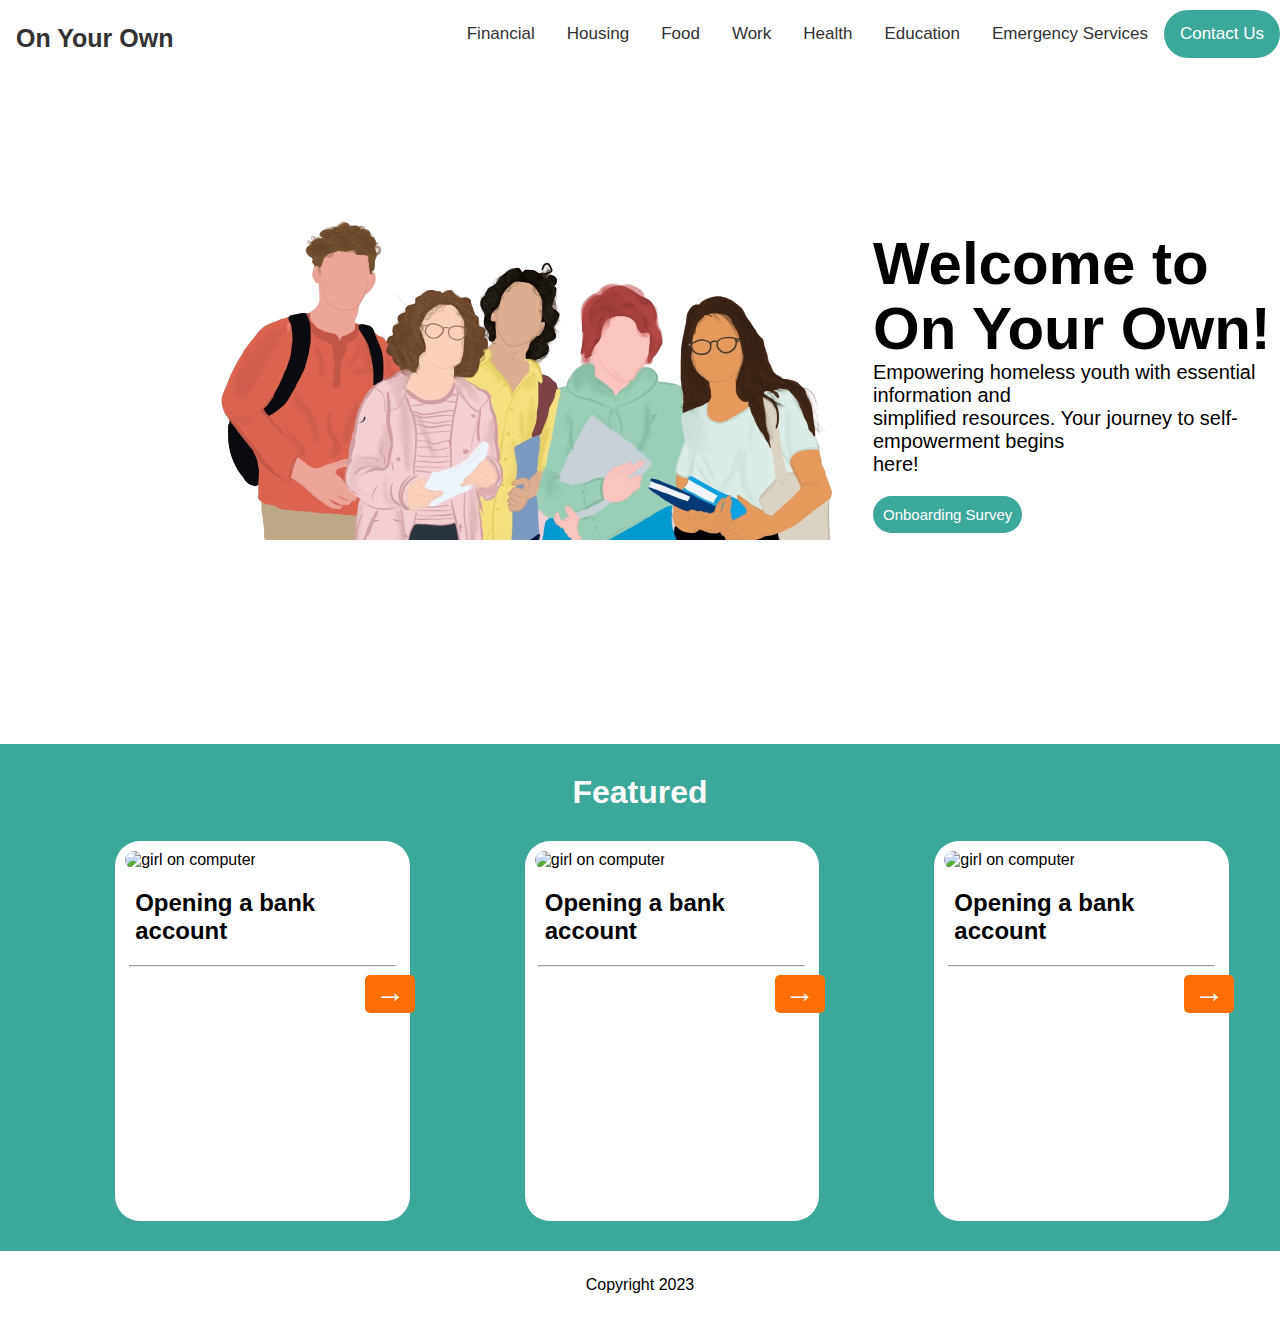
==== public/index.html @ 4004d125 "Merge branch 'main' of https://github.com/ijr12345/OnYourOwn" ====
<!DOCTYPE html>
<html>
  <head>
    <meta charset="UTF-8">
    <meta name="viewport" content="width=device-width, initial-scale=1.0">
    <meta http-equiv="X-UA-Compatible" content="ie=edge">
    <script src="navbar/navBarIndexPage.js" type="text/javascript" defer></script>
    <link rel="stylesheet" type="text/css" href="styling/general.css" />
  </head>
  <body>
    <navbar-component></navbar-component>
    <main>
      <!-- Welcome page image and text -->
      <div class="home_intro_section">
        <div class="image">
          <img src="images/teen-group_pink-background_cropped-removebg-preview.png" alt="home page img">
        </div>
        <div class="welcomText">
          <h1>Welcome to <br> On Your Own!</h1>
          <p>Empowering homeless youth with essential information and <br>simplified resources. Your journey to self-empowerment begins <br> here!</p>
          <button id="surveyButton">Onboarding Survey</button>

          
  <div id="overlay" class="overlay">
    <div class="survey">
      <h1>Onboarding Survey</h1>
      <button id="closeSurvey" class="close-button">&times;</button>

      <!-- Survey Questions -->
      <div class="question">
        <p>Lorem ipsum dolor sit amet consectetur adipisicing elit. Maxime, assumenda?</p>
        <div class="likert-scale">
          <input type="radio" name="q1" value="1">1
          <input type="radio" name="q1" value="2">2
          <input type="radio" name="q1" value="3">3
          <input type="radio" name="q1" value="4">4
          <input type="radio" name="q1" value="5">5
        </div>
      </div>

      <div class="question">
        <p>Lorem ipsum dolor sit amet consectetur adipisicing elit. Maxime, assumenda?</p>
        <div class="likert-scale">
          <input type="radio" name="q2" value="1">1
          <input type="radio" name="q2" value="2">2
          <input type="radio" name="q2" value="3">3
          <input type="radio" name="q2" value="4">4
          <input type="radio" name="q2" value="5">5
        </div>
      </div>

      <div class="question">
        <p>Lorem ipsum dolor sit amet consectetur adipisicing elit. Maxime, assumenda?</p>
        <div class="likert-scale">
          <input type="radio" name="q3" value="1">1
          <input type="radio" name="q3" value="2">2
          <input type="radio" name="q3" value="3">3
          <input type="radio" name="q3" value="4">4
          <input type="radio" name="q3" value="5">5
        </div>
      </div>

      <div class="question">
        <p>Lorem ipsum dolor sit amet consectetur adipisicing elit. Maxime, assumenda?</p>
        <div class="likert-scale">
          <input type="radio" name="q4" value="1">1
          <input type="radio" name="q4" value="2">2
          <input type="radio" name="q4" value="3">3
          <input type="radio" name="q4" value="4">4
          <input type="radio" name="q4" value="5">5
        </div>
      </div>

      <div class="question">
        <p>Lorem ipsum dolor sit amet consectetur adipisicing elit. Maxime, assumenda?</p>
        <div class="likert-scale">
          <input type="radio" name="q5" value="1">1
          <input type="radio" name="q5" value="2">2
          <input type="radio" name="q5" value="3">3
          <input type="radio" name="q5" value="4">4
          <input type="radio" name="q5" value="5">5
        </div>
      </div>

      <button id="submitSurvey">Submit</button>
    </div>
  </div>

  <script src="pages\surveyPopup.js"></script>

        </div>
      </div>
      <!-- Featured articles -->
      <div id="home_articles_section">
        <h1 id="featured_title">Featured</h1>
        <div class="featured_articles_row">
          <div class="featured_articles_column">
            <img src="images/annie-spratt-CV3nkG7XIwg-unsplash.jpg" alt="girl on computer">
            <h2>Opening a bank account</h2>
            <hr>
            <a href="" class="articleButton">&#8594;</a>
          </div>
          <div class="featured_articles_column">
            <img src="images/annie-spratt-CV3nkG7XIwg-unsplash.jpg" alt="girl on computer">
            <h2>Opening a bank account</h2>
            <hr>
            <a href="" class="articleButton">&#8594;</a>
          </div>
          <div class="featured_articles_column">
            <img src="images/annie-spratt-CV3nkG7XIwg-unsplash.jpg" alt="girl on computer">
            <h2>Opening a bank account</h2>
            <hr>
            <a href="" class="articleButton">&#8594;</a>
          </div>
        </div>
      </div>
    </main>
    <!-- footer -->
    <footer>Copyright 2023</footer>
  </body>
<html>
---- public/styling/general.css ----
main {
    padding-top: 100px;;
}

body {
    margin: 0;
    font-family: Arial, Helvetica, sans-serif;
}

.home_intro_section {
    display: grid;
    align-items: center; 
    grid-template-columns: 1fr 1fr;
    column-gap: 0px;
    margin-left: 180px;
    margin-top: 70px;
    margin-bottom: 200px;
}

.welcomText h1{
    font-size: 60px;
    line-height: 65px;
    margin-bottom: 0;
}

.welcomText p {
    font-size: 20px;
    margin-top: 0;
}

#surveyButton {
    color: white;
    background-color: #3CA89A;
    border-radius: 25px;
    font-size: 15px;
    padding:10px;
    border:none; 
    outline:none;
}

#surveyButton:hover {
    background-color: #FF6F06;
}

/* Create three equal columns that floats next to each other */
.featured_articles_column {
    float: left;
    width: 23%;
    /* padding: 10px; */
    height: 380px; /* Should be removed. Only for demonstration */
    margin-left: 9%;
    border-radius: 25px;
    background-color: white;
    text-decoration: none;
    color: black;
}

.featured_articles_column img {
    width: 320px;
    height:auto;
    border-radius: 10px;
    margin-left:10px;
    margin-top: 10px;
}

.featured_articles_column h2 {
    padding-left: 20px;
    color: black;
}

.featured_articles_column hr {
    width: 90%;
}

/* Clear floats after the columns */
.featured_articles_row:after {
    content: "";
    display: table;
    clear: both;
}

#home_articles_section {
    background-color: #3CA89A;
    padding-top: 30px;
    padding-bottom: 30px;
}

#featured_title {
    margin: auto;
    width: 50%;
    text-align: center;
    color: white;
    padding-bottom: 30px;
}

.articleButton {
    color: white;
    background-color: #FF6F06;
    border-radius: 5px;
    font-size: 30px;
    text-decoration: none;
    margin-left: 250px;
    padding-left: 10px;
    padding-right: 10px;
    padding-bottom: 5px;
}

.articleButton:hover {
    background-color: #3CA89A;
}

footer {
    padding-top: 25px;
    padding-bottom: 25px;
    text-align: center;
}

/* Onboarding Stuff */
.overlay {
    display: none;
    position: fixed;
    top: 0;
    left: 0;
    width: 100%;
    height: 100%;
    background: rgba(0, 0, 0, 0.7);
    z-index: 1;
  }
  
  .survey {
    background: #fff;
    width: 70%;
    max-width: 600px;
    margin: 100px auto;
    padding: 20px;
    border-radius: 5px;
    box-shadow: 0 0 10px rgba(0, 0, 0, 0.3);
  }
  
  .question {
    margin-bottom: 20px;
  }
  
  .likert-scale {
    display: flex;
    justify-content: space-between;
    margin-top: 10px;
  }
  
  #submitSurvey {
    display: block;
    margin: 20px auto;
  }
  
  .close-button {
    position: absolute;
    top: 10px;
    right: 10px;
    font-size: 20px;
    cursor: pointer;
    background: transparent;
    border: none;
    outline: none;
  }
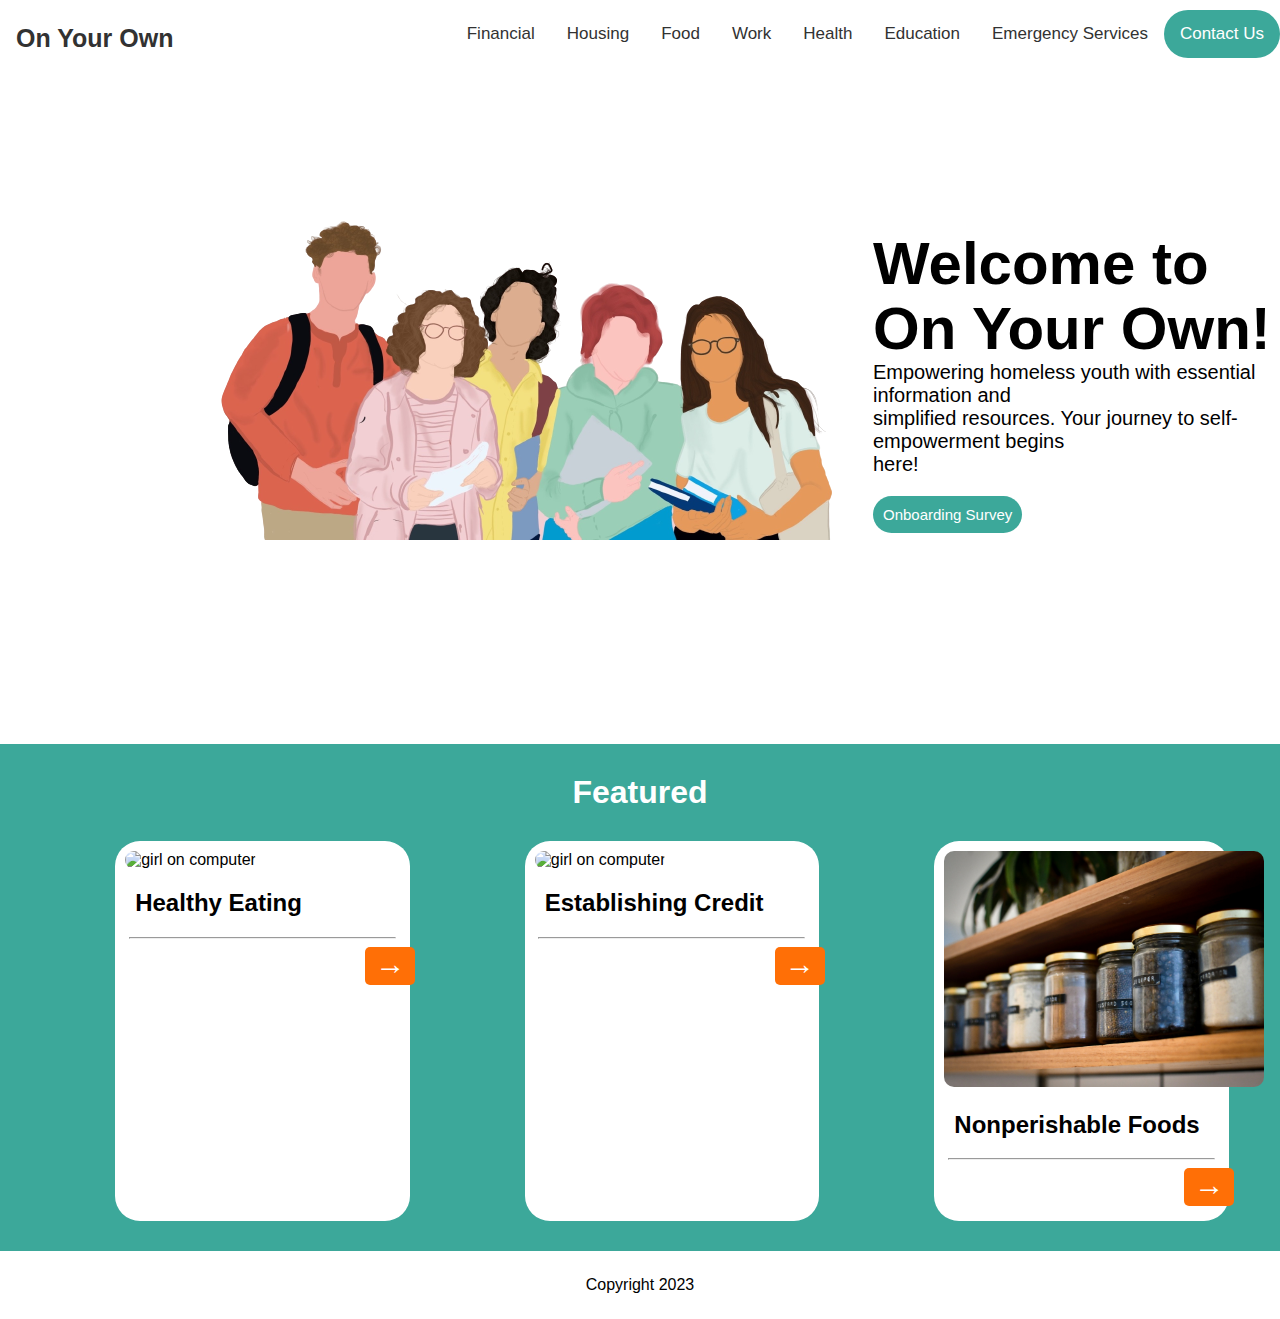
==== commit 61c2f78e: "update info in pages and home page links" ====
--- a/public/index.html
+++ b/public/index.html
@@ -21,73 +21,60 @@
           <button id="surveyButton">Onboarding Survey</button>
 
           
-  <div id="overlay" class="overlay">
-    <div class="survey">
-      <h1>Onboarding Survey</h1>
-      <button id="closeSurvey" class="close-button">&times;</button>
+          <div id="overlay" class="overlay">
+            <div class="survey">
+              
+              <button id="closeSurvey" class="close-button">&times;</button>
+              <h1>What topics would you like to see?</h1>
+              <br>
 
-      <!-- Survey Questions -->
-      <div class="question">
-        <p>Lorem ipsum dolor sit amet consectetur adipisicing elit. Maxime, assumenda?</p>
-        <div class="likert-scale">
-          <input type="radio" name="q1" value="1">1
-          <input type="radio" name="q1" value="2">2
-          <input type="radio" name="q1" value="3">3
-          <input type="radio" name="q1" value="4">4
-          <input type="radio" name="q1" value="5">5
-        </div>
-      </div>
+              <!-- Survey Questions -->
+              <label class="switch">
+                <input type="checkbox">
+                <span class="slider"></span>
+              </label>
+              <p>Finances</p>
 
-      <div class="question">
-        <p>Lorem ipsum dolor sit amet consectetur adipisicing elit. Maxime, assumenda?</p>
-        <div class="likert-scale">
-          <input type="radio" name="q2" value="1">1
-          <input type="radio" name="q2" value="2">2
-          <input type="radio" name="q2" value="3">3
-          <input type="radio" name="q2" value="4">4
-          <input type="radio" name="q2" value="5">5
-        </div>
-      </div>
+              <label class="switch">
+                <input type="checkbox">
+                <span class="slider"></span>
+              </label>
+              <p>Housing</p>
 
-      <div class="question">
-        <p>Lorem ipsum dolor sit amet consectetur adipisicing elit. Maxime, assumenda?</p>
-        <div class="likert-scale">
-          <input type="radio" name="q3" value="1">1
-          <input type="radio" name="q3" value="2">2
-          <input type="radio" name="q3" value="3">3
-          <input type="radio" name="q3" value="4">4
-          <input type="radio" name="q3" value="5">5
-        </div>
-      </div>
+              <label class="switch">
+                <input type="checkbox">
+                <span class="slider"></span>
+              </label>
+              <p>Food</p>
 
-      <div class="question">
-        <p>Lorem ipsum dolor sit amet consectetur adipisicing elit. Maxime, assumenda?</p>
-        <div class="likert-scale">
-          <input type="radio" name="q4" value="1">1
-          <input type="radio" name="q4" value="2">2
-          <input type="radio" name="q4" value="3">3
-          <input type="radio" name="q4" value="4">4
-          <input type="radio" name="q4" value="5">5
-        </div>
-      </div>
+              <label class="switch">
+                <input type="checkbox">
+                <span class="slider"></span>
+              </label>
+              <p>Work</p>
 
-      <div class="question">
-        <p>Lorem ipsum dolor sit amet consectetur adipisicing elit. Maxime, assumenda?</p>
-        <div class="likert-scale">
-          <input type="radio" name="q5" value="1">1
-          <input type="radio" name="q5" value="2">2
-          <input type="radio" name="q5" value="3">3
-          <input type="radio" name="q5" value="4">4
-          <input type="radio" name="q5" value="5">5
-        </div>
-      </div>
+              <label class="switch">
+                <input type="checkbox">
+                <span class="slider"></span>
+              </label>
+              <p>Health</p>
 
-      <button id="submitSurvey">Submit</button>
-    </div>
-  </div>
+              <label class="switch">
+                <input type="checkbox">
+                <span class="slider"></span>
+              </label>
+              <p>Education</p>
 
-  <script src="pages\surveyPopup.js"></script>
+              <label class="switch">
+                <input type="checkbox">
+                <span class="slider"></span>
+              </label>
+              <p>Emergency Services</p>
 
+              <button id="submitSurvey">Submit</button>
+            </div>
+          </div>
+          <script src="scripts/surveyPopup.js"></script>
         </div>
       </div>
       <!-- Featured articles -->
@@ -95,22 +82,22 @@
         <h1 id="featured_title">Featured</h1>
         <div class="featured_articles_row">
           <div class="featured_articles_column">
-            <img src="images/annie-spratt-CV3nkG7XIwg-unsplash.jpg" alt="girl on computer">
-            <h2>Opening a bank account</h2>
+            <img src="images/ella-olsson-KPDbRyFOTnE-unsplash.jpg" alt="girl on computer">
+            <h2>Healthy Eating</h2>
             <hr>
-            <a href="" class="articleButton">&#8594;</a>
+            <a href="pages/food.html#article-1" class="articleButton">&#8594;</a>
           </div>
           <div class="featured_articles_column">
             <img src="images/annie-spratt-CV3nkG7XIwg-unsplash.jpg" alt="girl on computer">
-            <h2>Opening a bank account</h2>
+            <h2>Establishing Credit</h2>
             <hr>
-            <a href="" class="articleButton">&#8594;</a>
+            <a href="pages/financial.html#article-2" class="articleButton">&#8594;</a>
           </div>
           <div class="featured_articles_column">
-            <img src="images/annie-spratt-CV3nkG7XIwg-unsplash.jpg" alt="girl on computer">
-            <h2>Opening a bank account</h2>
+            <img src="images/heather-mckean-1I9bMlIAIBM-unsplash.jpg" alt="girl on computer">
+            <h2>Nonperishable Foods</h2>
             <hr>
-            <a href="" class="articleButton">&#8594;</a>
+            <a href="pages/food.html#article-2" class="articleButton">&#8594;</a>
           </div>
         </div>
       </div>
--- a/public/styling/general.css
+++ b/public/styling/general.css
@@ -137,14 +137,61 @@
     box-shadow: 0 0 10px rgba(0, 0, 0, 0.3);
   }
   
-  .question {
-    margin-bottom: 20px;
-  }
-  
-  .likert-scale {
+  /* The switch - the box around the slider */
+.switch {
+    position: relative;
     display: flex;
-    justify-content: space-between;
-    margin-top: 10px;
+    float: right;
+    width: 60px;
+    height: 34px;
+  }
+  
+  /* Hide default HTML checkbox */
+  .switch input {
+    opacity: 0;
+    width: 0;
+    height: 0;
+  }
+  
+  .slider {
+    position: absolute;
+    cursor: pointer;
+    top: 0;
+    left: 0;
+    right: 0;
+    bottom: 0;
+    background-color: #ccc;
+    -webkit-transition: .4s;
+    transition: .4s;
+    border-radius: 34px;
+  }
+  
+  .slider:before {
+    position: absolute;
+    float: right;
+    content: "";
+    height: 26px;
+    width: 26px;
+    left: 4px;
+    bottom: 4px;
+    background-color: white;
+    -webkit-transition: .4s;
+    transition: .4s;
+    border-radius: 50%;
+  }
+  
+  input:checked + .slider {
+    background-color: #3CA89A;
+  }
+  
+  input:focus + .slider {
+    box-shadow: 0 0 1px #3CA89A;
+  }
+  
+  input:checked + .slider:before {
+    -webkit-transform: translateX(26px);
+    -ms-transform: translateX(26px);
+    transform: translateX(26px);
   }
   
   #submitSurvey {
@@ -153,7 +200,7 @@
   }
   
   .close-button {
-    position: absolute;
+    float: right;
     top: 10px;
     right: 10px;
     font-size: 20px;
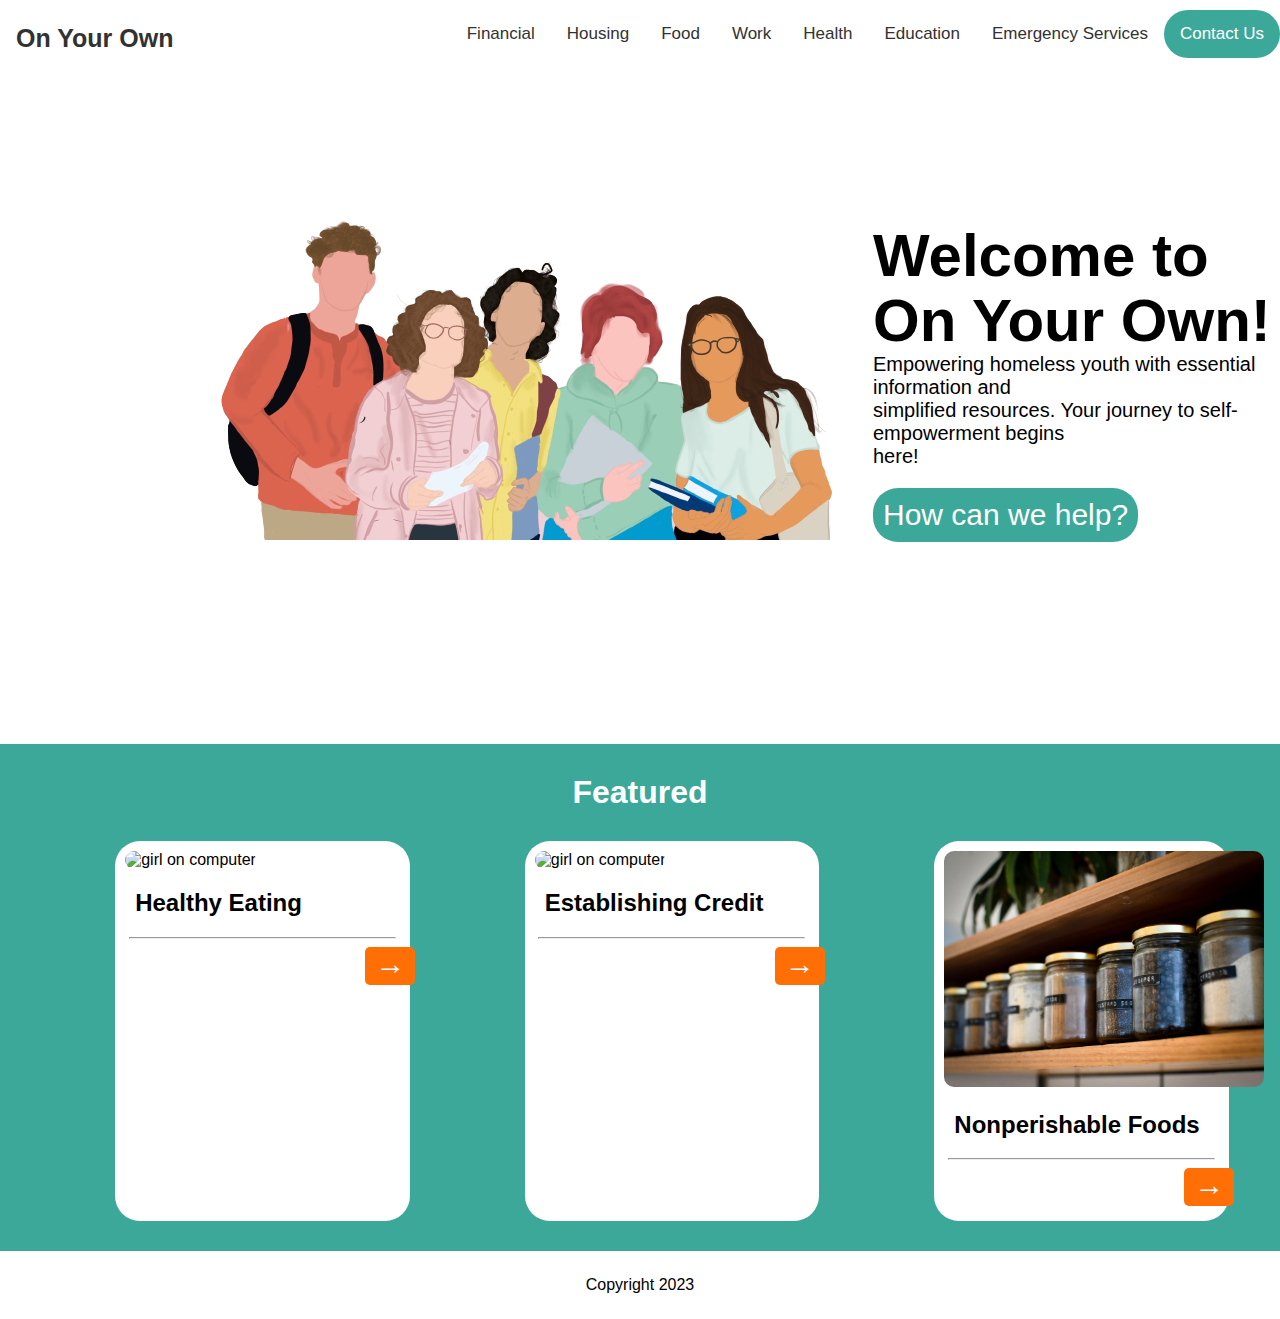
==== commit dbb103d8: "updated styling for survey button" ====
--- a/public/index.html
+++ b/public/index.html
@@ -18,7 +18,7 @@
         <div class="welcomText">
           <h1>Welcome to <br> On Your Own!</h1>
           <p>Empowering homeless youth with essential information and <br>simplified resources. Your journey to self-empowerment begins <br> here!</p>
-          <button id="surveyButton">Onboarding Survey</button>
+          <button id="surveyButton">How can we help?</button>
 
           
           <div id="overlay" class="overlay">
@@ -30,43 +30,43 @@
 
               <!-- Survey Questions -->
               <label class="switch">
-                <input type="checkbox">
+                <input type="checkbox" id="financesCheckbox">
                 <span class="slider"></span>
               </label>
               <p>Finances</p>
 
               <label class="switch">
-                <input type="checkbox">
+                <input type="checkbox" id="housingCheckbox">
                 <span class="slider"></span>
               </label>
               <p>Housing</p>
 
               <label class="switch">
-                <input type="checkbox">
+                <input type="checkbox" id="foodCheckbox">
                 <span class="slider"></span>
               </label>
               <p>Food</p>
 
               <label class="switch">
-                <input type="checkbox">
+                <input type="checkbox" id="workCheckbox">
                 <span class="slider"></span>
               </label>
               <p>Work</p>
 
               <label class="switch">
-                <input type="checkbox">
+                <input type="checkbox" id="healthCheckbox">
                 <span class="slider"></span>
               </label>
               <p>Health</p>
 
               <label class="switch">
-                <input type="checkbox">
+                <input type="checkbox" id="educationCheckbox">
                 <span class="slider"></span>
               </label>
               <p>Education</p>
 
               <label class="switch">
-                <input type="checkbox">
+                <input type="checkbox" id="emergencyCheckbox">
                 <span class="slider"></span>
               </label>
               <p>Emergency Services</p>
--- a/public/styling/general.css
+++ b/public/styling/general.css
@@ -32,7 +32,7 @@
     color: white;
     background-color: #3CA89A;
     border-radius: 25px;
-    font-size: 15px;
+    font-size: 30px;
     padding:10px;
     border:none; 
     outline:none;
@@ -197,6 +197,18 @@
   #submitSurvey {
     display: block;
     margin: 20px auto;
+    color: white;
+    background-color: #3CA89A;
+    border-radius: 10px;
+    height: 40px;
+    width: 110px;
+    border: none;
+    font-size: 30px;
+  }
+
+
+  #submitSurvey:hover {
+    background-color: #FF6F06;
   }
   
   .close-button {
